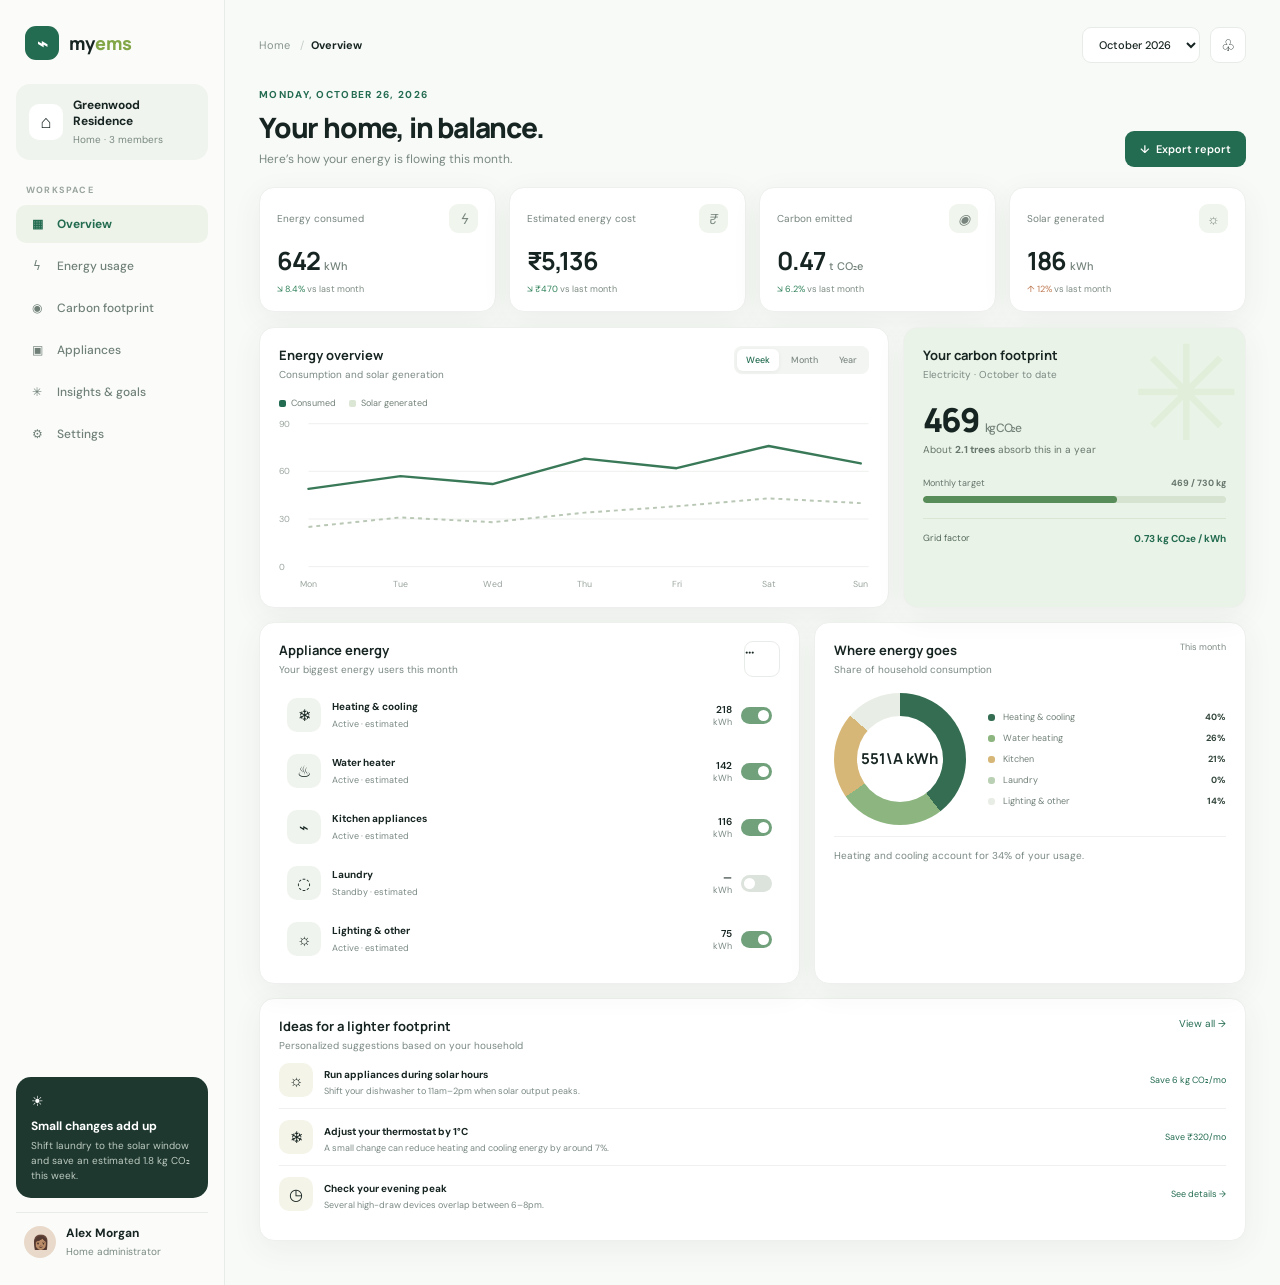
==== index.html @ f3c2db96 "Add GitHub Pages homepage" ====
<!doctype html>
<html lang="en">
<head>
  <meta charset="utf-8">
  <meta name="viewport" content="width=device-width, initial-scale=1">
  <meta http-equiv="refresh" content="0; url=Home-Energy-Carbon-Manager.html">
  <title>Home Energy &amp; Carbon Manager</title>
</head>
<body>
  <p>Opening the <a href="Home-Energy-Carbon-Manager.html">Home Energy &amp; Carbon Manager demo</a>…</p>
</body>
</html>
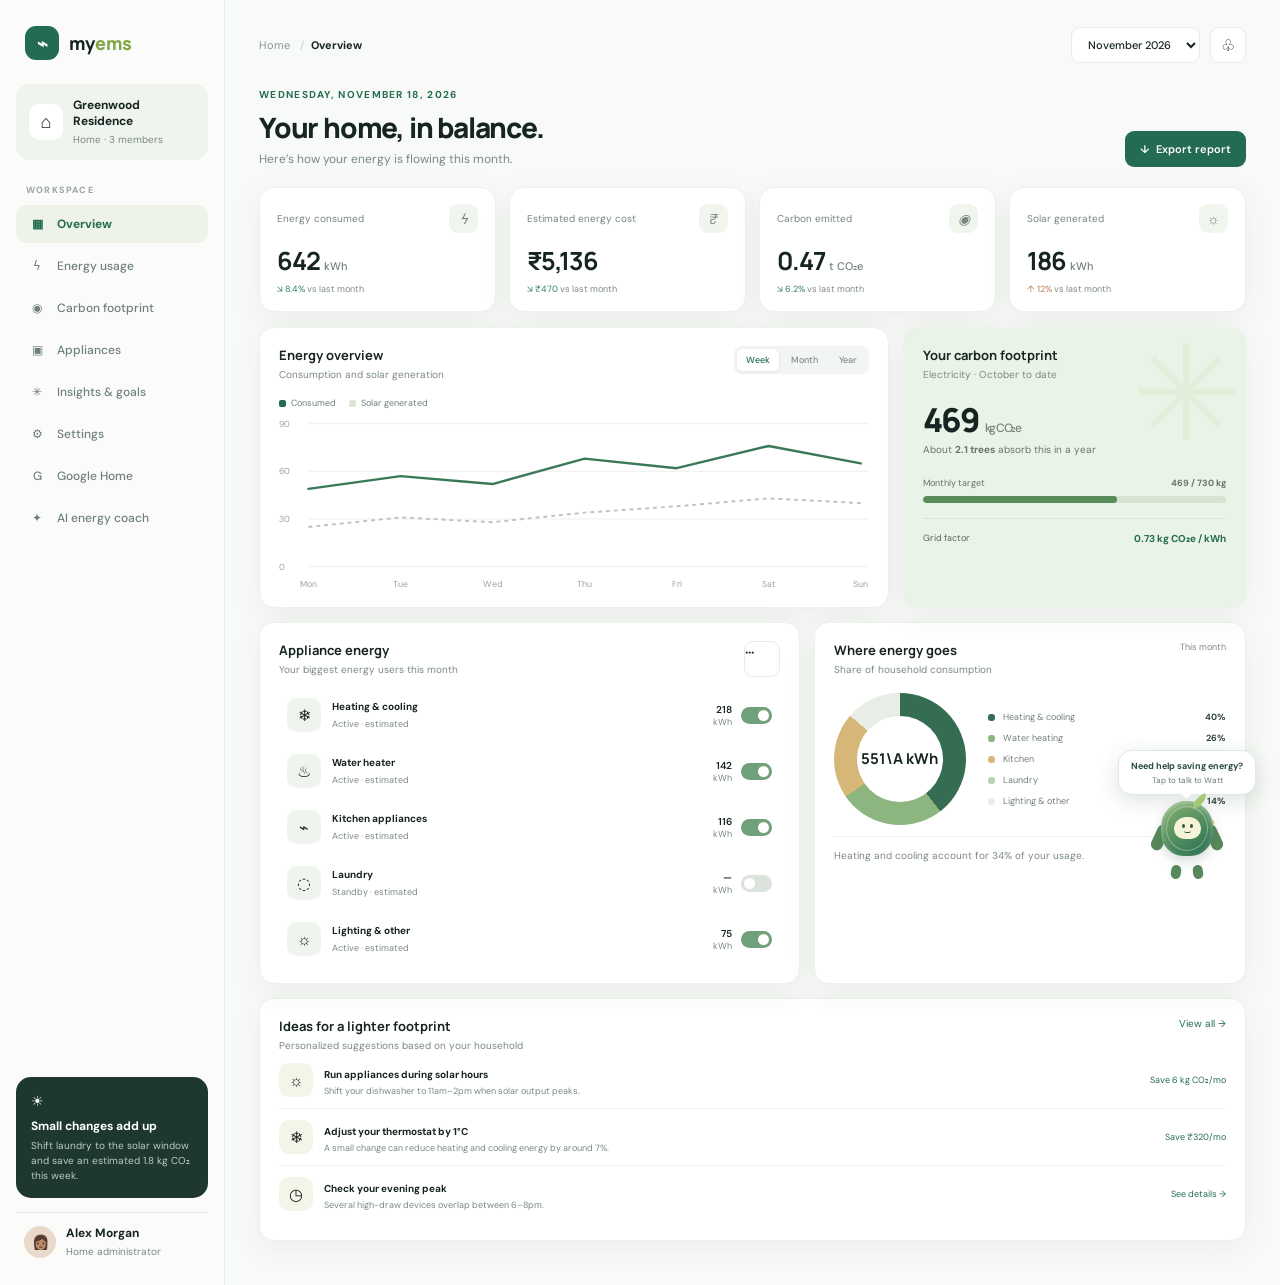
==== commit 78aa5ecc: "Add files via upload" ====
--- a/index.html
+++ b/index.html
@@ -1,12 +1,12 @@
-<!doctype html>
-<html lang="en">
-<head>
-  <meta charset="utf-8">
-  <meta name="viewport" content="width=device-width, initial-scale=1">
-  <meta http-equiv="refresh" content="0; url=Home-Energy-Carbon-Manager.html">
-  <title>Home Energy &amp; Carbon Manager</title>
-</head>
-<body>
-  <p>Opening the <a href="Home-Energy-Carbon-Manager.html">Home Energy &amp; Carbon Manager demo</a>…</p>
-</body>
-</html>
+<!doctype html>
+<html lang="en">
+<head>
+  <meta charset="utf-8">
+  <meta name="viewport" content="width=device-width, initial-scale=1">
+  <meta http-equiv="refresh" content="0; url=Home-Energy-Carbon-Manager.html">
+  <title>Home Energy &amp; Carbon Manager</title>
+</head>
+<body>
+  <p>Opening the <a href="Home-Energy-Carbon-Manager.html">Home Energy &amp; Carbon Manager demo</a>…</p>
+</body>
+</html>
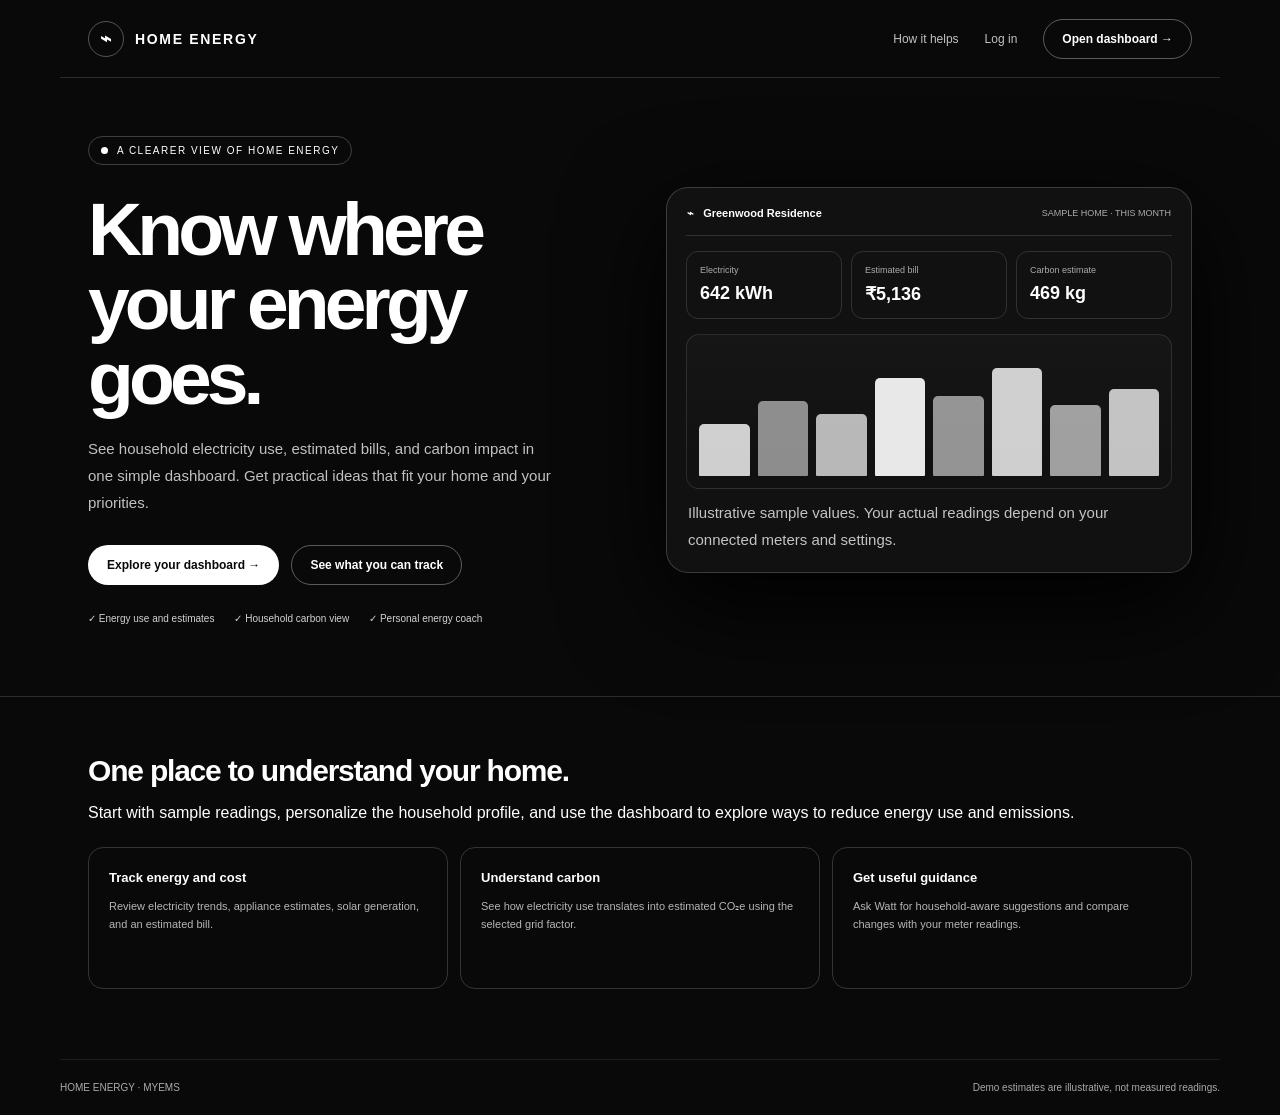
==== commit 3c5b2b91: "Add energy manager landing and demo login flow" ====
--- a/index.html
+++ b/index.html
@@ -1,12 +1,40 @@
-<!doctype html>
-<html lang="en">
-<head>
-  <meta charset="utf-8">
-  <meta name="viewport" content="width=device-width, initial-scale=1">
-  <meta http-equiv="refresh" content="0; url=Home-Energy-Carbon-Manager.html">
-  <title>Home Energy &amp; Carbon Manager</title>
-</head>
-<body>
-  <p>Opening the <a href="Home-Energy-Carbon-Manager.html">Home Energy &amp; Carbon Manager demo</a>…</p>
-</body>
-</html>
+<!doctype html>
+<html lang="en">
+<head>
+  <meta charset="utf-8">
+  <meta name="viewport" content="width=device-width, initial-scale=1">
+  <meta name="theme-color" content="#080908">
+  <meta name="description" content="Understand your household energy use, estimated costs, and carbon footprint.">
+  <title>Home Energy | See your home more clearly</title>
+  <style>
+    :root{color-scheme:dark;font-family:Arial,Helvetica,sans-serif;background:#080908;color:#fff}*{box-sizing:border-box}body{margin:0}a{color:inherit;text-decoration:none}.wrap{max-width:1160px;margin:auto;padding:0 28px}.top{height:78px;display:flex;align-items:center;justify-content:space-between;border-bottom:1px solid #ffffff24}.brand{display:flex;align-items:center;gap:11px;font-size:14px;font-weight:700;letter-spacing:.12em}.logo{width:36px;height:36px;display:grid;place-items:center;border:1px solid #ffffff4d;border-radius:50%;font-size:19px}.nav{display:flex;align-items:center;gap:26px;color:#fff;font-size:12px}.nav a:not(.pill){opacity:.75}.pill{display:inline-flex;align-items:center;justify-content:center;border:1px solid #ffffff55;border-radius:999px;padding:12px 18px;font-size:12px;font-weight:700;transition:background .2s}.pill:hover{background:#fff;color:#080908}.hero{min-height:600px;display:grid;grid-template-columns:1fr 1fr;align-items:center;gap:52px;padding-top:58px;padding-bottom:72px}.eyebrow{display:inline-flex;align-items:center;gap:9px;border:1px solid #ffffff38;border-radius:99px;padding:8px 12px;font-size:10px;letter-spacing:.15em;text-transform:uppercase;color:#fff}.dot{width:7px;height:7px;background:#fff;border-radius:50%}.hero h1{font-size:clamp(42px,6.5vw,75px);line-height:.99;letter-spacing:-.065em;margin:27px 0 20px;font-weight:700}.hero p{max-width:470px;color:#fff;opacity:.75;font-size:15px;line-height:1.8}.actions{display:flex;gap:12px;flex-wrap:wrap;margin-top:29px}.primary{background:#fff;color:#080908}.primary:hover{background:#dedede}.proof{display:flex;flex-wrap:wrap;gap:20px;margin-top:28px;font-size:10px;color:#fff;opacity:.82}.preview{border:1px solid #ffffff2e;border-radius:22px;background:#101110;padding:19px;box-shadow:0 30px 100px #000}.prev-head{display:flex;align-items:center;justify-content:space-between;border-bottom:1px solid #ffffff22;padding:0 1px 15px;font-size:11px}.live{font-size:9px;color:#fff;opacity:.65}.stats{display:grid;grid-template-columns:repeat(3,1fr);gap:9px;margin:15px 0}.stat{border:1px solid #ffffff22;border-radius:12px;padding:13px}.stat small{display:block;color:#fff;opacity:.65;font-size:9px}.stat b{display:block;font-size:18px;margin-top:8px}.chart{height:155px;border:1px solid #ffffff1c;border-radius:13px;padding:12px;display:flex;align-items:end;gap:8px;background:linear-gradient(180deg,#ffffff06,#ffffff00)}.bar{flex:1;border-radius:5px 5px 1px 1px;background:#fff;opacity:.8}.bar:nth-child(1){height:40%}.bar:nth-child(2){height:58%;opacity:.52}.bar:nth-child(3){height:48%;opacity:.7}.bar:nth-child(4){height:76%;opacity:.9}.bar:nth-child(5){height:62%;opacity:.55}.bar:nth-child(6){height:84%}.bar:nth-child(7){height:55%;opacity:.6}.bar:nth-child(8){height:67%;opacity:.75}.preview-note{font-size:9px;color:#fff;opacity:.6;margin:10px 2px 0}.features{border-top:1px solid #ffffff24;padding:57px 0 70px}.features h2{font-size:30px;letter-spacing:-.04em;margin:0 0 10px}.features>p{font-size:12px;color:#fff;opacity:.68;line-height:1.7;max-width:600px}.cards{display:grid;grid-template-columns:repeat(3,1fr);gap:12px;margin-top:25px}.card{border:1px solid #ffffff2d;border-radius:15px;padding:20px;min-height:142px}.card b{font-size:13px}.card p{font-size:11px;line-height:1.7;color:#fff;opacity:.7}.foot{display:flex;justify-content:space-between;gap:14px;padding:22px 0;border-top:1px solid #ffffff24;color:#fff;opacity:.65;font-size:10px}@media(max-width:760px){.wrap{padding:0 19px}.top{height:68px}.nav{gap:12px}.nav a:not(.pill){display:none}.hero{grid-template-columns:1fr;gap:35px;min-height:auto;padding-top:55px;padding-bottom:55px}.hero h1{max-width:560px}.preview{max-width:600px}.cards{grid-template-columns:1fr}.features{padding:42px 0}.foot{flex-direction:column}}@media(max-width:390px){.nav .pill{padding:10px 12px}.stats{gap:5px}.stat{padding:10px}.stat b{font-size:16px}}
+  </style>
+</head>
+<body>
+  <header class="wrap top">
+    <a class="brand" href="index.html"><span class="logo">⌁</span> HOME ENERGY</a>
+    <nav class="nav" aria-label="Main navigation"><a href="#features">How it helps</a><a href="login.html">Log in</a><a class="pill" href="login.html">Open dashboard <span aria-hidden="true">&nbsp;→</span></a></nav>
+  </header>
+  <main>
+    <section class="wrap hero">
+      <div>
+        <span class="eyebrow"><i class="dot"></i> A clearer view of home energy</span>
+        <h1>Know where your energy goes.</h1>
+        <p>See household electricity use, estimated bills, and carbon impact in one simple dashboard. Get practical ideas that fit your home and your priorities.</p>
+        <div class="actions"><a class="pill primary" href="login.html">Explore your dashboard <span aria-hidden="true">&nbsp;→</span></a><a class="pill" href="#features">See what you can track</a></div>
+        <div class="proof"><span>✓ Energy use and estimates</span><span>✓ Household carbon view</span><span>✓ Personal energy coach</span></div>
+      </div>
+      <div>
+        <div class="preview" role="img" aria-label="Illustrative preview of the household energy dashboard">
+          <div class="prev-head"><b>⌁ &nbsp; Greenwood Residence</b><span class="live">SAMPLE HOME · THIS MONTH</span></div>
+          <div class="stats"><div class="stat"><small>Electricity</small><b>642 kWh</b></div><div class="stat"><small>Estimated bill</small><b>₹5,136</b></div><div class="stat"><small>Carbon estimate</small><b>469 kg</b></div></div>
+          <div class="chart" aria-hidden="true"><i class="bar"></i><i class="bar"></i><i class="bar"></i><i class="bar"></i><i class="bar"></i><i class="bar"></i><i class="bar"></i><i class="bar"></i></div>
+          <p class="preview-note">Illustrative sample values. Your actual readings depend on your connected meters and settings.</p>
+        </div>
+      </div>
+    </section>
+    <section class="features" id="features"><div class="wrap"><h2>One place to understand your home.</h2><p>Start with sample readings, personalize the household profile, and use the dashboard to explore ways to reduce energy use and emissions.</p><div class="cards"><article class="card"><b>Track energy and cost</b><p>Review electricity trends, appliance estimates, solar generation, and an estimated bill.</p></article><article class="card"><b>Understand carbon</b><p>See how electricity use translates into estimated CO₂e using the selected grid factor.</p></article><article class="card"><b>Get useful guidance</b><p>Ask Watt for household-aware suggestions and compare changes with your meter readings.</p></article></div></div></section>
+  </main>
+  <footer class="wrap foot"><span>HOME ENERGY · MYEMS</span><span>Demo estimates are illustrative, not measured readings.</span></footer>
+</body>
+</html>
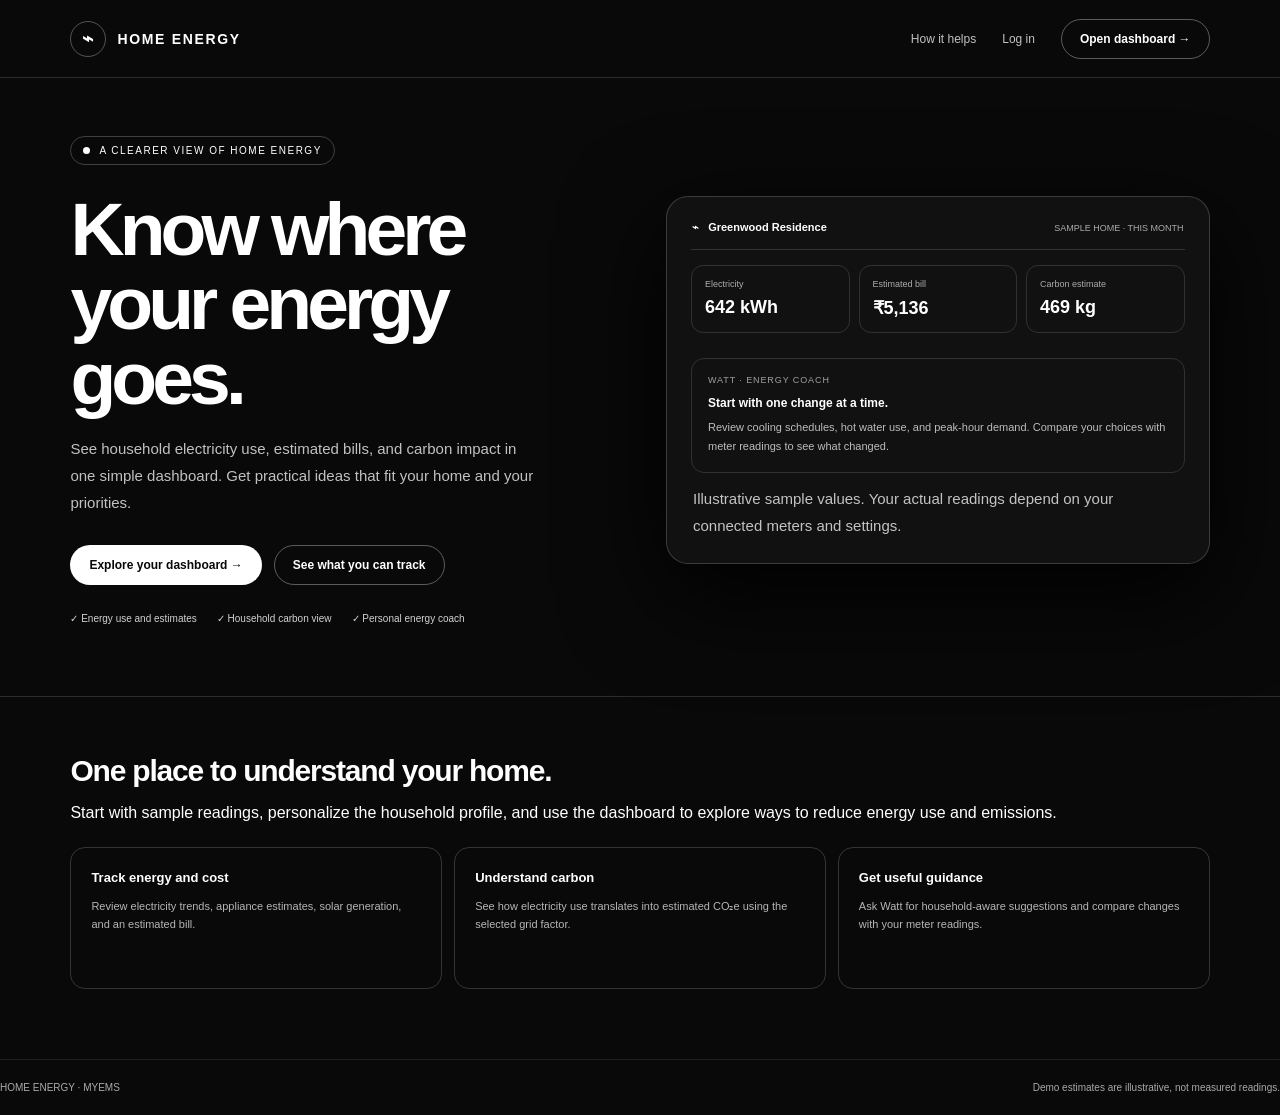
==== commit 2fade30b: "Expand landing page and remove sample chart" ====
--- a/index.html
+++ b/index.html
@@ -7,7 +7,7 @@
   <meta name="description" content="Understand your household energy use, estimated costs, and carbon footprint.">
   <title>Home Energy | See your home more clearly</title>
   <style>
-    :root{color-scheme:dark;font-family:Arial,Helvetica,sans-serif;background:#080908;color:#fff}*{box-sizing:border-box}body{margin:0}a{color:inherit;text-decoration:none}.wrap{max-width:1160px;margin:auto;padding:0 28px}.top{height:78px;display:flex;align-items:center;justify-content:space-between;border-bottom:1px solid #ffffff24}.brand{display:flex;align-items:center;gap:11px;font-size:14px;font-weight:700;letter-spacing:.12em}.logo{width:36px;height:36px;display:grid;place-items:center;border:1px solid #ffffff4d;border-radius:50%;font-size:19px}.nav{display:flex;align-items:center;gap:26px;color:#fff;font-size:12px}.nav a:not(.pill){opacity:.75}.pill{display:inline-flex;align-items:center;justify-content:center;border:1px solid #ffffff55;border-radius:999px;padding:12px 18px;font-size:12px;font-weight:700;transition:background .2s}.pill:hover{background:#fff;color:#080908}.hero{min-height:600px;display:grid;grid-template-columns:1fr 1fr;align-items:center;gap:52px;padding-top:58px;padding-bottom:72px}.eyebrow{display:inline-flex;align-items:center;gap:9px;border:1px solid #ffffff38;border-radius:99px;padding:8px 12px;font-size:10px;letter-spacing:.15em;text-transform:uppercase;color:#fff}.dot{width:7px;height:7px;background:#fff;border-radius:50%}.hero h1{font-size:clamp(42px,6.5vw,75px);line-height:.99;letter-spacing:-.065em;margin:27px 0 20px;font-weight:700}.hero p{max-width:470px;color:#fff;opacity:.75;font-size:15px;line-height:1.8}.actions{display:flex;gap:12px;flex-wrap:wrap;margin-top:29px}.primary{background:#fff;color:#080908}.primary:hover{background:#dedede}.proof{display:flex;flex-wrap:wrap;gap:20px;margin-top:28px;font-size:10px;color:#fff;opacity:.82}.preview{border:1px solid #ffffff2e;border-radius:22px;background:#101110;padding:19px;box-shadow:0 30px 100px #000}.prev-head{display:flex;align-items:center;justify-content:space-between;border-bottom:1px solid #ffffff22;padding:0 1px 15px;font-size:11px}.live{font-size:9px;color:#fff;opacity:.65}.stats{display:grid;grid-template-columns:repeat(3,1fr);gap:9px;margin:15px 0}.stat{border:1px solid #ffffff22;border-radius:12px;padding:13px}.stat small{display:block;color:#fff;opacity:.65;font-size:9px}.stat b{display:block;font-size:18px;margin-top:8px}.chart{height:155px;border:1px solid #ffffff1c;border-radius:13px;padding:12px;display:flex;align-items:end;gap:8px;background:linear-gradient(180deg,#ffffff06,#ffffff00)}.bar{flex:1;border-radius:5px 5px 1px 1px;background:#fff;opacity:.8}.bar:nth-child(1){height:40%}.bar:nth-child(2){height:58%;opacity:.52}.bar:nth-child(3){height:48%;opacity:.7}.bar:nth-child(4){height:76%;opacity:.9}.bar:nth-child(5){height:62%;opacity:.55}.bar:nth-child(6){height:84%}.bar:nth-child(7){height:55%;opacity:.6}.bar:nth-child(8){height:67%;opacity:.75}.preview-note{font-size:9px;color:#fff;opacity:.6;margin:10px 2px 0}.features{border-top:1px solid #ffffff24;padding:57px 0 70px}.features h2{font-size:30px;letter-spacing:-.04em;margin:0 0 10px}.features>p{font-size:12px;color:#fff;opacity:.68;line-height:1.7;max-width:600px}.cards{display:grid;grid-template-columns:repeat(3,1fr);gap:12px;margin-top:25px}.card{border:1px solid #ffffff2d;border-radius:15px;padding:20px;min-height:142px}.card b{font-size:13px}.card p{font-size:11px;line-height:1.7;color:#fff;opacity:.7}.foot{display:flex;justify-content:space-between;gap:14px;padding:22px 0;border-top:1px solid #ffffff24;color:#fff;opacity:.65;font-size:10px}@media(max-width:760px){.wrap{padding:0 19px}.top{height:68px}.nav{gap:12px}.nav a:not(.pill){display:none}.hero{grid-template-columns:1fr;gap:35px;min-height:auto;padding-top:55px;padding-bottom:55px}.hero h1{max-width:560px}.preview{max-width:600px}.cards{grid-template-columns:1fr}.features{padding:42px 0}.foot{flex-direction:column}}@media(max-width:390px){.nav .pill{padding:10px 12px}.stats{gap:5px}.stat{padding:10px}.stat b{font-size:16px}}
+    :root{color-scheme:dark;font-family:Arial,Helvetica,sans-serif;background:#080908;color:#fff}*{box-sizing:border-box}body{margin:0}a{color:inherit;text-decoration:none}.wrap{width:100%;max-width:none;margin:0;padding:0 clamp(22px,5.5vw,104px)}.top{height:78px;display:flex;align-items:center;justify-content:space-between;border-bottom:1px solid #ffffff24}.brand{display:flex;align-items:center;gap:11px;font-size:14px;font-weight:700;letter-spacing:.12em}.logo{width:36px;height:36px;display:grid;place-items:center;border:1px solid #ffffff4d;border-radius:50%;font-size:19px}.nav{display:flex;align-items:center;gap:26px;color:#fff;font-size:12px}.nav a:not(.pill){opacity:.75}.pill{display:inline-flex;align-items:center;justify-content:center;border:1px solid #ffffff55;border-radius:999px;padding:12px 18px;font-size:12px;font-weight:700;transition:background .2s}.pill:hover{background:#fff;color:#080908}.hero{min-height:600px;display:grid;grid-template-columns:1fr 1fr;align-items:center;gap:52px;padding-top:58px;padding-bottom:72px}.eyebrow{display:inline-flex;align-items:center;gap:9px;border:1px solid #ffffff38;border-radius:99px;padding:8px 12px;font-size:10px;letter-spacing:.15em;text-transform:uppercase;color:#fff}.dot{width:7px;height:7px;background:#fff;border-radius:50%}.hero h1{font-size:clamp(42px,6.5vw,75px);line-height:.99;letter-spacing:-.065em;margin:27px 0 20px;font-weight:700}.hero p{max-width:470px;color:#fff;opacity:.75;font-size:15px;line-height:1.8}.actions{display:flex;gap:12px;flex-wrap:wrap;margin-top:29px}.primary{background:#fff;color:#080908}.primary:hover{background:#dedede}.proof{display:flex;flex-wrap:wrap;gap:20px;margin-top:28px;font-size:10px;color:#fff;opacity:.82}.preview{border:1px solid #ffffff2e;border-radius:22px;background:#101110;padding:24px;box-shadow:0 30px 100px #000;min-height:360px;display:flex;flex-direction:column;justify-content:center}.prev-head{display:flex;align-items:center;justify-content:space-between;border-bottom:1px solid #ffffff22;padding:0 1px 15px;font-size:11px}.live{font-size:9px;color:#fff;opacity:.65}.stats{display:grid;grid-template-columns:repeat(3,1fr);gap:9px;margin:15px 0}.stat{border:1px solid #ffffff22;border-radius:12px;padding:13px}.stat small{display:block;color:#fff;opacity:.65;font-size:9px}.stat b{display:block;font-size:18px;margin-top:8px}.coach-tip{border:1px solid #ffffff22;border-radius:13px;padding:16px;margin-top:10px}.tip-label{display:block;font-size:9px;letter-spacing:.1em;text-transform:uppercase;opacity:.6;margin-bottom:8px}.coach-tip strong{font-size:12px}.coach-tip p{max-width:none;margin:7px 0 0;font-size:11px;line-height:1.7;color:#fff;opacity:.72}.preview-note{font-size:9px;color:#fff;opacity:.6;margin:12px 2px 0}.features{border-top:1px solid #ffffff24;padding:57px 0 70px}.features h2{font-size:30px;letter-spacing:-.04em;margin:0 0 10px}.features>p{font-size:12px;color:#fff;opacity:.68;line-height:1.7;max-width:600px}.cards{display:grid;grid-template-columns:repeat(3,1fr);gap:12px;margin-top:25px}.card{border:1px solid #ffffff2d;border-radius:15px;padding:20px;min-height:142px}.card b{font-size:13px}.card p{font-size:11px;line-height:1.7;color:#fff;opacity:.7}.foot{display:flex;justify-content:space-between;gap:14px;padding:22px 0;border-top:1px solid #ffffff24;color:#fff;opacity:.65;font-size:10px}@media(max-width:760px){.wrap{padding:0 19px}.top{height:68px}.nav{gap:12px}.nav a:not(.pill){display:none}.hero{grid-template-columns:1fr;gap:35px;min-height:auto;padding-top:55px;padding-bottom:55px}.hero h1{max-width:560px}.preview{max-width:600px}.cards{grid-template-columns:1fr}.features{padding:42px 0}.foot{flex-direction:column}}@media(max-width:390px){.nav .pill{padding:10px 12px}.stats{gap:5px}.stat{padding:10px}.stat b{font-size:16px}}
   </style>
 </head>
 <body>
@@ -28,7 +28,7 @@
         <div class="preview" role="img" aria-label="Illustrative preview of the household energy dashboard">
           <div class="prev-head"><b>⌁ &nbsp; Greenwood Residence</b><span class="live">SAMPLE HOME · THIS MONTH</span></div>
           <div class="stats"><div class="stat"><small>Electricity</small><b>642 kWh</b></div><div class="stat"><small>Estimated bill</small><b>₹5,136</b></div><div class="stat"><small>Carbon estimate</small><b>469 kg</b></div></div>
-          <div class="chart" aria-hidden="true"><i class="bar"></i><i class="bar"></i><i class="bar"></i><i class="bar"></i><i class="bar"></i><i class="bar"></i><i class="bar"></i><i class="bar"></i></div>
+          <div class="coach-tip"><span class="tip-label">Watt · Energy coach</span><strong>Start with one change at a time.</strong><p>Review cooling schedules, hot water use, and peak-hour demand. Compare your choices with meter readings to see what changed.</p></div>
           <p class="preview-note">Illustrative sample values. Your actual readings depend on your connected meters and settings.</p>
         </div>
       </div>
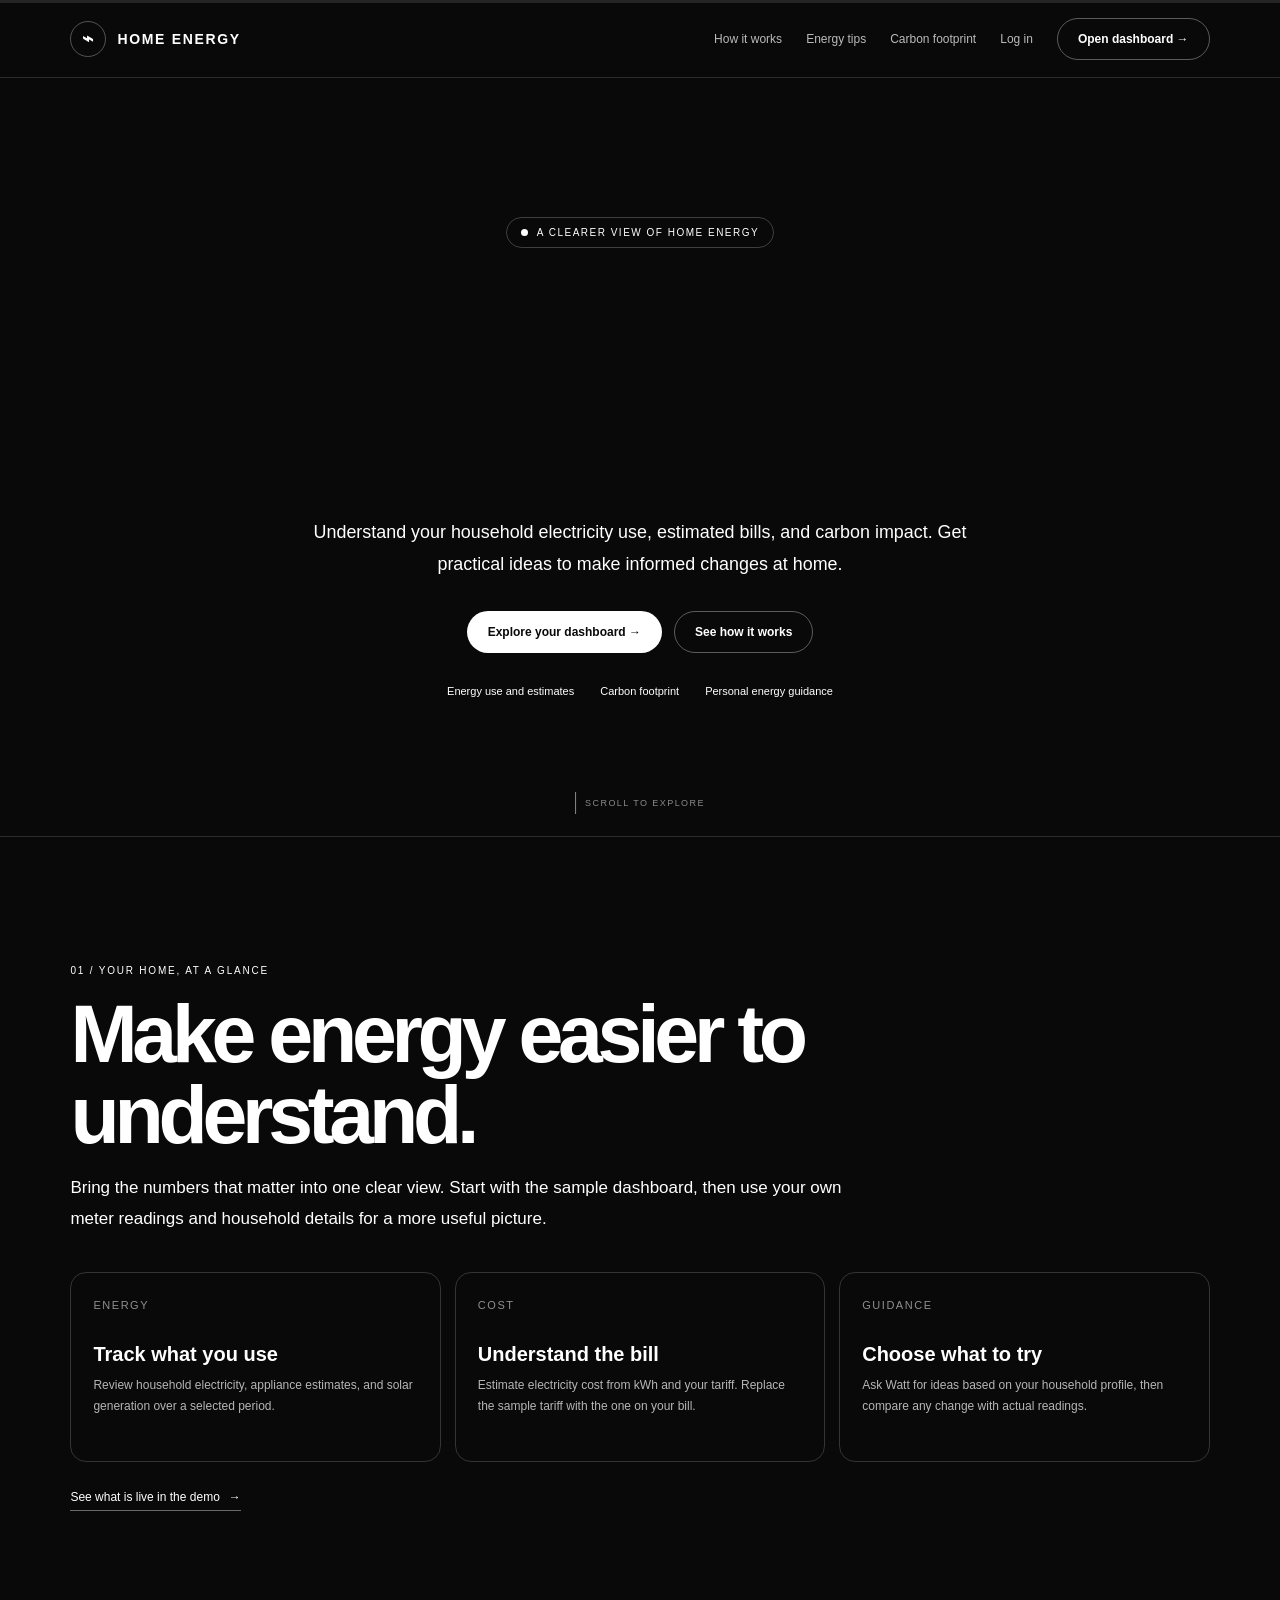
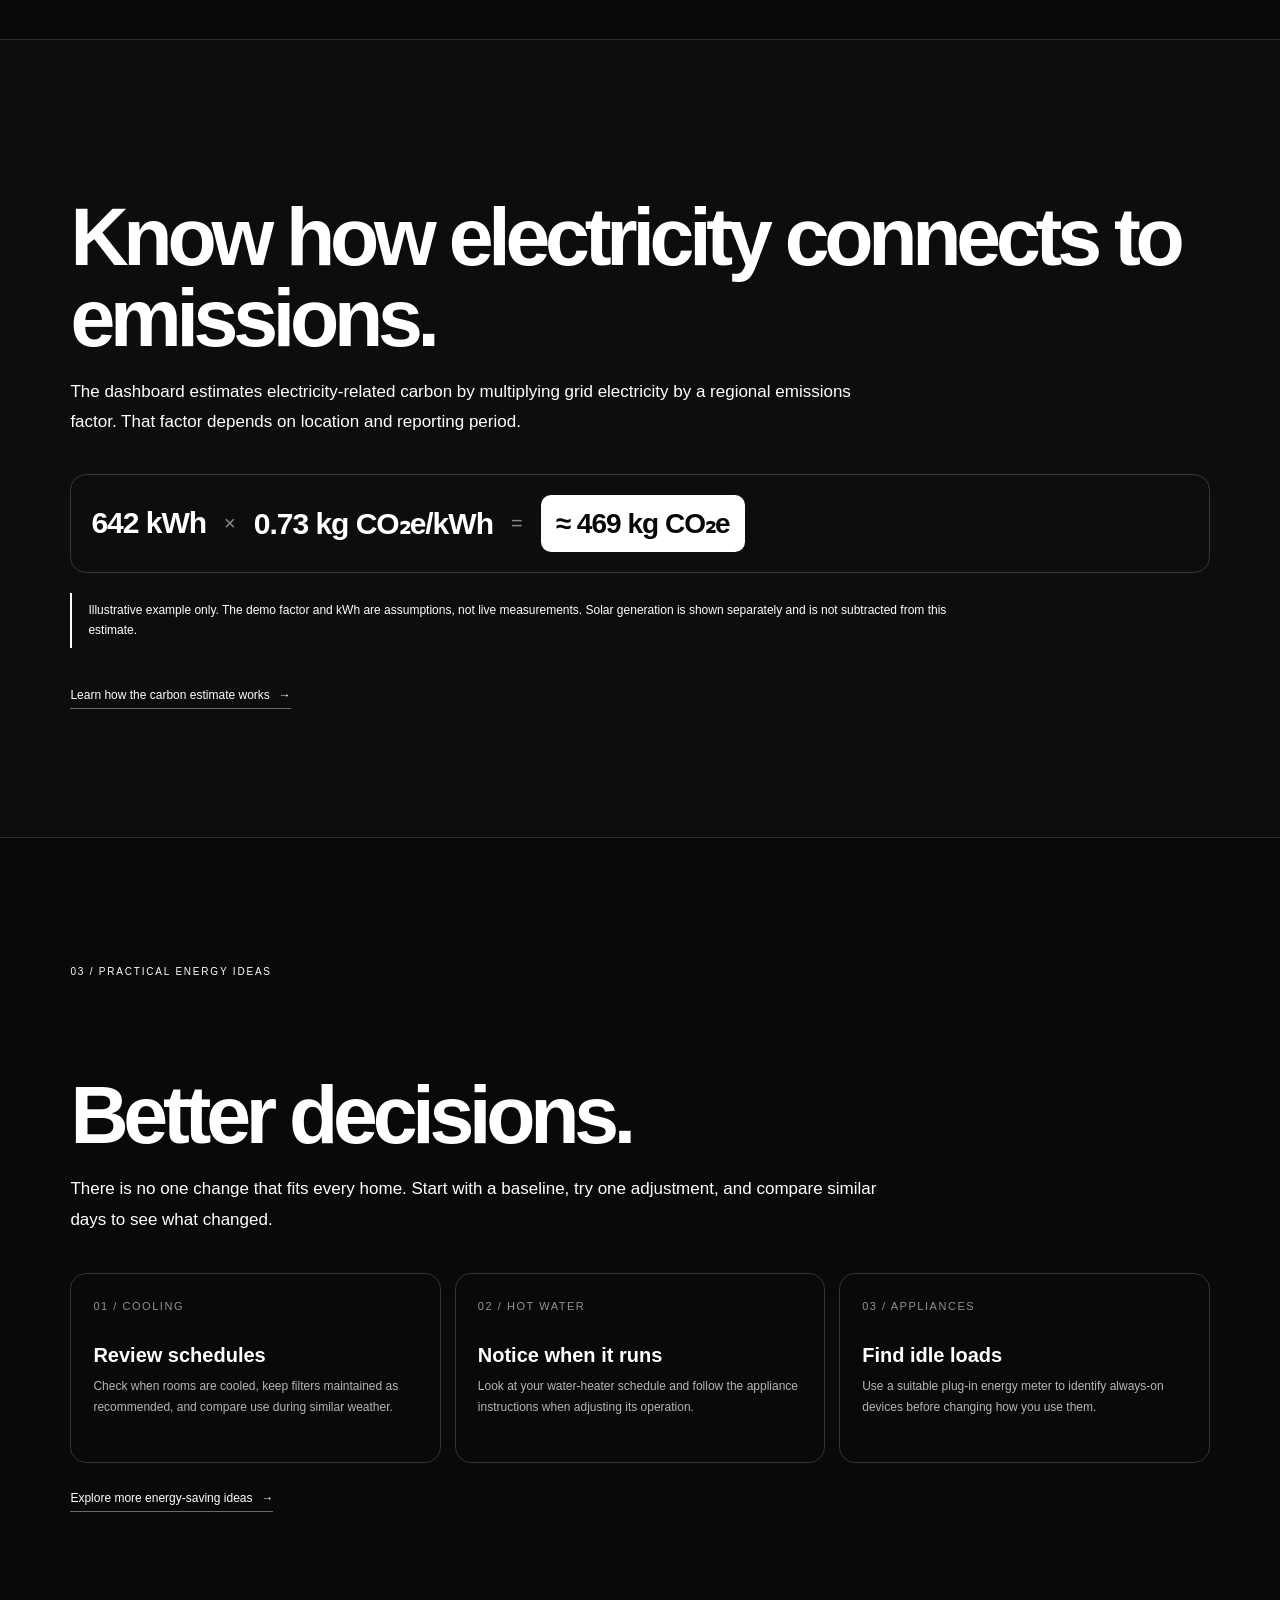
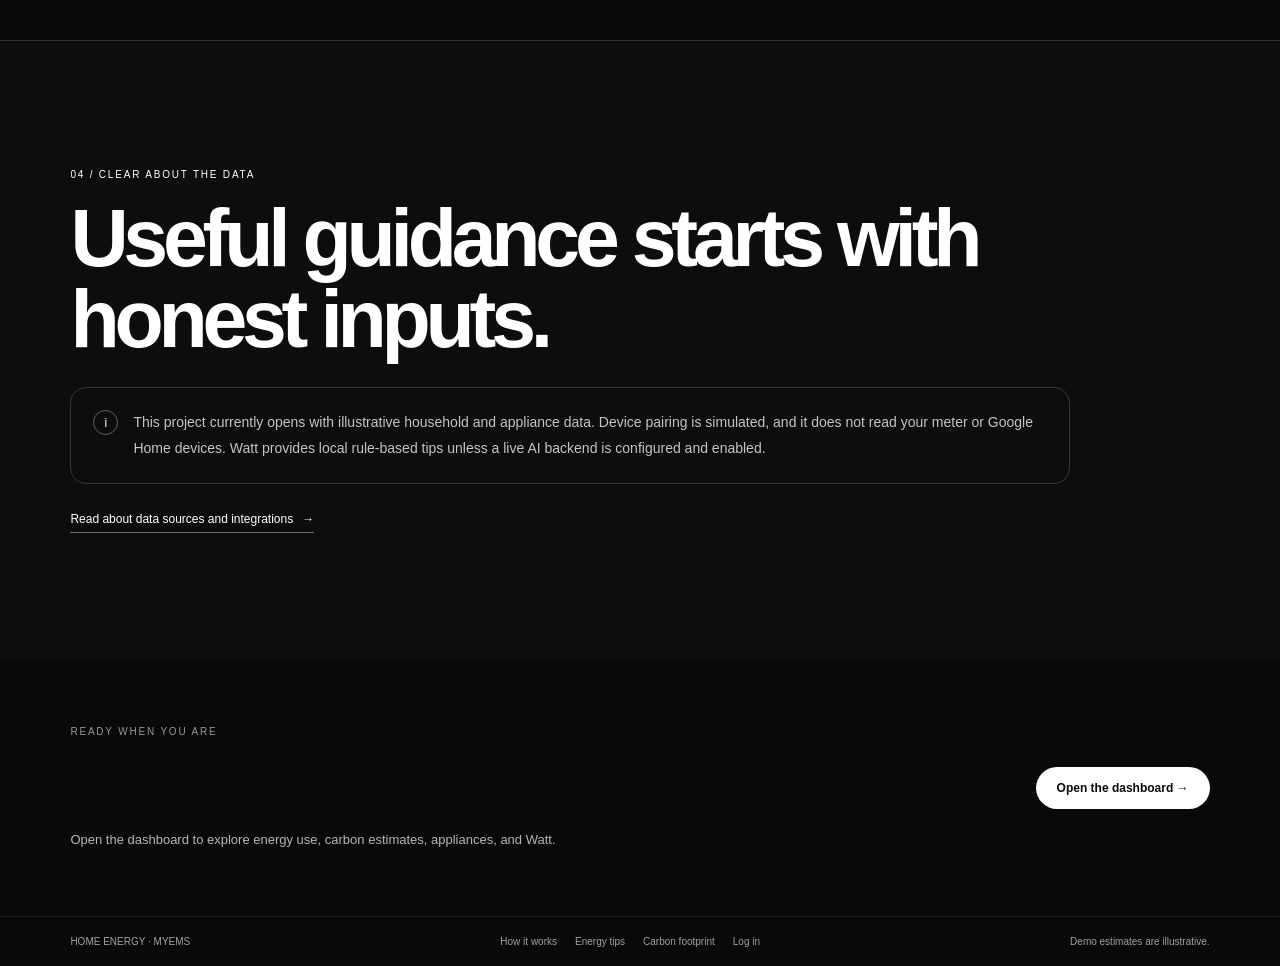
==== commit e77ede6e: "Add scrolling pages and repeatable motion" ====
--- a/index.html
+++ b/index.html
@@ -4,37 +4,79 @@
   <meta charset="utf-8">
   <meta name="viewport" content="width=device-width, initial-scale=1">
   <meta name="theme-color" content="#080908">
-  <meta name="description" content="Understand your household energy use, estimated costs, and carbon footprint.">
+  <meta name="description" content="Understand household energy use, bills, and carbon footprint with the MyEMS home energy demo.">
   <title>Home Energy | See your home more clearly</title>
-  <style>
-    :root{color-scheme:dark;font-family:Arial,Helvetica,sans-serif;background:#080908;color:#fff}*{box-sizing:border-box}body{margin:0}a{color:inherit;text-decoration:none}.wrap{width:100%;max-width:none;margin:0;padding:0 clamp(22px,5.5vw,104px)}.top{height:78px;display:flex;align-items:center;justify-content:space-between;border-bottom:1px solid #ffffff24}.brand{display:flex;align-items:center;gap:11px;font-size:14px;font-weight:700;letter-spacing:.12em}.logo{width:36px;height:36px;display:grid;place-items:center;border:1px solid #ffffff4d;border-radius:50%;font-size:19px}.nav{display:flex;align-items:center;gap:26px;color:#fff;font-size:12px}.nav a:not(.pill){opacity:.75}.pill{display:inline-flex;align-items:center;justify-content:center;border:1px solid #ffffff55;border-radius:999px;padding:12px 18px;font-size:12px;font-weight:700;transition:background .2s}.pill:hover{background:#fff;color:#080908}.hero{min-height:600px;display:grid;grid-template-columns:1fr 1fr;align-items:center;gap:52px;padding-top:58px;padding-bottom:72px}.eyebrow{display:inline-flex;align-items:center;gap:9px;border:1px solid #ffffff38;border-radius:99px;padding:8px 12px;font-size:10px;letter-spacing:.15em;text-transform:uppercase;color:#fff}.dot{width:7px;height:7px;background:#fff;border-radius:50%}.hero h1{font-size:clamp(42px,6.5vw,75px);line-height:.99;letter-spacing:-.065em;margin:27px 0 20px;font-weight:700}.hero p{max-width:470px;color:#fff;opacity:.75;font-size:15px;line-height:1.8}.actions{display:flex;gap:12px;flex-wrap:wrap;margin-top:29px}.primary{background:#fff;color:#080908}.primary:hover{background:#dedede}.proof{display:flex;flex-wrap:wrap;gap:20px;margin-top:28px;font-size:10px;color:#fff;opacity:.82}.preview{border:1px solid #ffffff2e;border-radius:22px;background:#101110;padding:24px;box-shadow:0 30px 100px #000;min-height:360px;display:flex;flex-direction:column;justify-content:center}.prev-head{display:flex;align-items:center;justify-content:space-between;border-bottom:1px solid #ffffff22;padding:0 1px 15px;font-size:11px}.live{font-size:9px;color:#fff;opacity:.65}.stats{display:grid;grid-template-columns:repeat(3,1fr);gap:9px;margin:15px 0}.stat{border:1px solid #ffffff22;border-radius:12px;padding:13px}.stat small{display:block;color:#fff;opacity:.65;font-size:9px}.stat b{display:block;font-size:18px;margin-top:8px}.coach-tip{border:1px solid #ffffff22;border-radius:13px;padding:16px;margin-top:10px}.tip-label{display:block;font-size:9px;letter-spacing:.1em;text-transform:uppercase;opacity:.6;margin-bottom:8px}.coach-tip strong{font-size:12px}.coach-tip p{max-width:none;margin:7px 0 0;font-size:11px;line-height:1.7;color:#fff;opacity:.72}.preview-note{font-size:9px;color:#fff;opacity:.6;margin:12px 2px 0}.features{border-top:1px solid #ffffff24;padding:57px 0 70px}.features h2{font-size:30px;letter-spacing:-.04em;margin:0 0 10px}.features>p{font-size:12px;color:#fff;opacity:.68;line-height:1.7;max-width:600px}.cards{display:grid;grid-template-columns:repeat(3,1fr);gap:12px;margin-top:25px}.card{border:1px solid #ffffff2d;border-radius:15px;padding:20px;min-height:142px}.card b{font-size:13px}.card p{font-size:11px;line-height:1.7;color:#fff;opacity:.7}.foot{display:flex;justify-content:space-between;gap:14px;padding:22px 0;border-top:1px solid #ffffff24;color:#fff;opacity:.65;font-size:10px}@media(max-width:760px){.wrap{padding:0 19px}.top{height:68px}.nav{gap:12px}.nav a:not(.pill){display:none}.hero{grid-template-columns:1fr;gap:35px;min-height:auto;padding-top:55px;padding-bottom:55px}.hero h1{max-width:560px}.preview{max-width:600px}.cards{grid-template-columns:1fr}.features{padding:42px 0}.foot{flex-direction:column}}@media(max-width:390px){.nav .pill{padding:10px 12px}.stats{gap:5px}.stat{padding:10px}.stat b{font-size:16px}}
-  </style>
+  <link rel="stylesheet" href="site-v2.css">
+  <script src="site-v2.js" defer></script>
 </head>
 <body>
+  <div class="scroll-progress" aria-hidden="true"><span id="scrollProgress"></span></div>
   <header class="wrap top">
-    <a class="brand" href="index.html"><span class="logo">⌁</span> HOME ENERGY</a>
-    <nav class="nav" aria-label="Main navigation"><a href="#features">How it helps</a><a href="login.html">Log in</a><a class="pill" href="login.html">Open dashboard <span aria-hidden="true">&nbsp;→</span></a></nav>
+    <a class="brand" href="index.html"><span class="logo" aria-hidden="true">⌁</span> HOME ENERGY</a>
+    <nav class="nav" aria-label="Main navigation"><a href="#how-it-works">How it works</a><a href="#energy-tips">Energy tips</a><a href="#carbon">Carbon footprint</a><a href="login.html">Log in</a><a class="pill" href="login.html">Open dashboard <span aria-hidden="true">&nbsp;→</span></a></nav>
   </header>
   <main>
-    <section class="wrap hero">
-      <div>
-        <span class="eyebrow"><i class="dot"></i> A clearer view of home energy</span>
-        <h1>Know where your energy goes.</h1>
-        <p>See household electricity use, estimated bills, and carbon impact in one simple dashboard. Get practical ideas that fit your home and your priorities.</p>
-        <div class="actions"><a class="pill primary" href="login.html">Explore your dashboard <span aria-hidden="true">&nbsp;→</span></a><a class="pill" href="#features">See what you can track</a></div>
-        <div class="proof"><span>✓ Energy use and estimates</span><span>✓ Household carbon view</span><span>✓ Personal energy coach</span></div>
+    <section class="wrap home-hero">
+      <div class="home-copy" data-reveal>
+        <span class="eyebrow"><i class="dot" aria-hidden="true"></i> A clearer view of home energy</span>
+        <h1 data-text-reveal>Know where your energy goes.</h1>
+        <p>Understand your household electricity use, estimated bills, and carbon impact. Get practical ideas to make informed changes at home.</p>
+        <div class="actions"><a class="pill primary" href="login.html">Explore your dashboard <span aria-hidden="true">&nbsp;→</span></a><a class="pill" href="#how-it-works">See how it works</a></div>
+        <div class="highlights"><span>Energy use and estimates</span><span>Carbon footprint</span><span>Personal energy guidance</span></div>
       </div>
-      <div>
-        <div class="preview" role="img" aria-label="Illustrative preview of the household energy dashboard">
-          <div class="prev-head"><b>⌁ &nbsp; Greenwood Residence</b><span class="live">SAMPLE HOME · THIS MONTH</span></div>
-          <div class="stats"><div class="stat"><small>Electricity</small><b>642 kWh</b></div><div class="stat"><small>Estimated bill</small><b>₹5,136</b></div><div class="stat"><small>Carbon estimate</small><b>469 kg</b></div></div>
-          <div class="coach-tip"><span class="tip-label">Watt · Energy coach</span><strong>Start with one change at a time.</strong><p>Review cooling schedules, hot water use, and peak-hour demand. Compare your choices with meter readings to see what changed.</p></div>
-          <p class="preview-note">Illustrative sample values. Your actual readings depend on your connected meters and settings.</p>
+      <a class="scroll-cue" href="#how-it-works" aria-label="Scroll to learn how the dashboard works"><span></span> SCROLL TO EXPLORE</a>
+    </section>
+
+    <section class="landing-section" id="how-it-works">
+      <div class="section-inner">
+        <div class="section-kicker" data-reveal>01 / YOUR HOME, AT A GLANCE</div>
+        <h2 class="landing-heading" data-reveal data-text-reveal>Make energy easier to understand.</h2>
+        <p class="landing-copy" data-reveal>Bring the numbers that matter into one clear view. Start with the sample dashboard, then use your own meter readings and household details for a more useful picture.</p>
+        <div class="info-grid" data-stagger data-reveal>
+          <article class="info-card"><span class="number">ENERGY</span><h3>Track what you use</h3><p>Review household electricity, appliance estimates, and solar generation over a selected period.</p></article>
+          <article class="info-card"><span class="number">COST</span><h3>Understand the bill</h3><p>Estimate electricity cost from kWh and your tariff. Replace the sample tariff with the one on your bill.</p></article>
+          <article class="info-card"><span class="number">GUIDANCE</span><h3>Choose what to try</h3><p>Ask Watt for ideas based on your household profile, then compare any change with actual readings.</p></article>
         </div>
+        <a class="text-link" href="how-it-works.html">See what is live in the demo <span aria-hidden="true">→</span></a>
       </div>
     </section>
-    <section class="features" id="features"><div class="wrap"><h2>One place to understand your home.</h2><p>Start with sample readings, personalize the household profile, and use the dashboard to explore ways to reduce energy use and emissions.</p><div class="cards"><article class="card"><b>Track energy and cost</b><p>Review electricity trends, appliance estimates, solar generation, and an estimated bill.</p></article><article class="card"><b>Understand carbon</b><p>See how electricity use translates into estimated CO₂e using the selected grid factor.</p></article><article class="card"><b>Get useful guidance</b><p>Ask Watt for household-aware suggestions and compare changes with your meter readings.</p></article></div></div></section>
+
+    <section class="landing-section landing-section-alt" id="carbon">
+      <div class="section-inner">
+        <div class="section-kicker" data-reveal>02 / CARBON FOOTPRINT</div>
+        <h2 class="landing-heading" data-reveal data-text-reveal>Know how electricity connects to emissions.</h2>
+        <p class="landing-copy" data-reveal>The dashboard estimates electricity-related carbon by multiplying grid electricity by a regional emissions factor. That factor depends on location and reporting period.</p>
+        <div class="equation-line" data-reveal aria-label="Illustrative calculation: 642 kilowatt-hours times 0.73 kilograms carbon dioxide equivalent per kilowatt-hour equals about 469 kilograms carbon dioxide equivalent"><span class="equation-value">642 kWh</span><span class="equation-op" aria-hidden="true">×</span><span class="equation-value">0.73 kg CO₂e/kWh</span><span class="equation-op" aria-hidden="true">=</span><strong class="equation-result">≈ 469 kg CO₂e</strong></div>
+        <p class="callout" data-reveal>Illustrative example only. The demo factor and kWh are assumptions, not live measurements. Solar generation is shown separately and is not subtracted from this estimate.</p>
+        <a class="text-link" href="carbon-footprint.html">Learn how the carbon estimate works <span aria-hidden="true">→</span></a>
+      </div>
+    </section>
+
+    <section class="landing-section" id="energy-tips">
+      <div class="section-inner">
+        <div class="section-kicker" data-reveal>03 / PRACTICAL ENERGY IDEAS</div>
+        <h2 class="landing-heading" data-reveal data-text-reveal>Small steps. Real readings. Better decisions.</h2>
+        <p class="landing-copy" data-reveal>There is no one change that fits every home. Start with a baseline, try one adjustment, and compare similar days to see what changed.</p>
+        <div class="info-grid" data-stagger data-reveal>
+          <article class="info-card"><span class="number">01 / COOLING</span><h3>Review schedules</h3><p>Check when rooms are cooled, keep filters maintained as recommended, and compare use during similar weather.</p></article>
+          <article class="info-card"><span class="number">02 / HOT WATER</span><h3>Notice when it runs</h3><p>Look at your water-heater schedule and follow the appliance instructions when adjusting its operation.</p></article>
+          <article class="info-card"><span class="number">03 / APPLIANCES</span><h3>Find idle loads</h3><p>Use a suitable plug-in energy meter to identify always-on devices before changing how you use them.</p></article>
+        </div>
+        <a class="text-link" href="energy-savings.html">Explore more energy-saving ideas <span aria-hidden="true">→</span></a>
+      </div>
+    </section>
+
+    <section class="landing-section landing-section-alt" id="demo-notes">
+      <div class="section-inner">
+        <div class="section-kicker" data-reveal>04 / CLEAR ABOUT THE DATA</div>
+        <h2 class="landing-heading" data-reveal data-text-reveal>Useful guidance starts with honest inputs.</h2>
+        <div class="data-note" data-reveal><span class="data-mark" aria-hidden="true">i</span><p>This project currently opens with illustrative household and appliance data. Device pairing is simulated, and it does not read your meter or Google Home devices. Watt provides local rule-based tips unless a live AI backend is configured and enabled.</p></div>
+        <a class="text-link" href="how-it-works.html">Read about data sources and integrations <span aria-hidden="true">→</span></a>
+      </div>
+    </section>
+
+    <section class="wrap closing-cta" data-reveal><div><div class="section-kicker">READY WHEN YOU ARE</div><h2 data-text-reveal>Start with a clearer view.</h2><p>Open the dashboard to explore energy use, carbon estimates, appliances, and Watt.</p></div><a class="pill primary" href="login.html">Open the dashboard <span aria-hidden="true">&nbsp;→</span></a></section>
   </main>
-  <footer class="wrap foot"><span>HOME ENERGY · MYEMS</span><span>Demo estimates are illustrative, not measured readings.</span></footer>
+  <footer class="wrap foot"><span>HOME ENERGY · MYEMS</span><div class="foot-links"><a href="#how-it-works">How it works</a><a href="#energy-tips">Energy tips</a><a href="#carbon">Carbon footprint</a><a href="login.html">Log in</a></div><span>Demo estimates are illustrative.</span></footer>
 </body>
 </html>
--- a/site-v2.css
+++ b/site-v2.css
@@ -0,0 +1,24 @@
+:root{color-scheme:dark;font-family:Arial,Helvetica,sans-serif;background:#080908;color:#fff}*{box-sizing:border-box}body{margin:0;min-height:100vh;display:flex;flex-direction:column}a{color:inherit;text-decoration:none}.wrap{width:100%;padding:0 clamp(22px,5.5vw,104px)}.top{min-height:78px;display:flex;align-items:center;justify-content:space-between;gap:18px;border-bottom:1px solid #ffffff24}.brand{display:flex;align-items:center;gap:11px;font-size:14px;font-weight:700;letter-spacing:.12em;white-space:nowrap}.logo{width:36px;height:36px;display:grid;place-items:center;border:1px solid #ffffff4d;border-radius:50%;font-size:19px}.nav{display:flex;align-items:center;justify-content:flex-end;flex-wrap:wrap;gap:12px 24px;color:#fff;font-size:12px}.nav a:not(.pill){opacity:.72;transition:opacity .2s}.nav a:not(.pill):hover{opacity:1}.pill{display:inline-flex;align-items:center;justify-content:center;border:1px solid #ffffff55;border-radius:999px;padding:13px 20px;font-size:12px;font-weight:700;transition:background .2s,color .2s}.pill:hover{background:#fff;color:#080908}.primary{background:#fff;color:#080908}.primary:hover{background:#e7e7e7}.home-hero{flex:1;min-height:calc(100svh - 142px);display:grid;place-items:center;text-align:center;padding-top:55px;padding-bottom:55px}.home-copy{width:min(100%,1100px);margin:auto}.eyebrow{display:inline-flex;align-items:center;gap:9px;border:1px solid #ffffff38;border-radius:99px;padding:9px 14px;font-size:10px;letter-spacing:.15em;text-transform:uppercase;color:#fff}.dot{width:7px;height:7px;background:#fff;border-radius:50%}.home-hero h1{font-size:clamp(54px,9vw,126px);line-height:.94;letter-spacing:-.075em;margin:29px 0 22px;font-weight:700}.home-hero p{max-width:690px;margin:0 auto;color:#fff;opacity:.75;font-size:clamp(14px,1.4vw,18px);line-height:1.8}.actions{display:flex;justify-content:center;gap:12px;flex-wrap:wrap;margin-top:31px}.highlights{display:flex;justify-content:center;align-items:center;flex-wrap:wrap;gap:10px 26px;margin-top:32px;font-size:11px;color:#fff;opacity:.78}.highlights span{white-space:nowrap}.page-main{flex:1;padding-top:clamp(54px,9vh,104px);padding-bottom:80px}.page-lead{max-width:1000px}.page-lead h1{font-size:clamp(44px,7vw,88px);line-height:.98;letter-spacing:-.065em;margin:18px 0}.page-lead>p{max-width:760px;font-size:clamp(15px,1.5vw,19px);line-height:1.75;color:#fff;opacity:.75}.section{margin-top:58px;padding-top:30px;border-top:1px solid #ffffff24}.section h2{font-size:clamp(24px,3vw,38px);letter-spacing:-.04em;margin:0 0 12px}.section-intro{max-width:760px;font-size:14px;line-height:1.75;color:#fff;opacity:.72}.formula{display:grid;grid-template-columns:1fr auto 1fr auto 1.1fr;align-items:stretch;gap:12px;margin-top:24px}.formula-item{border:1px solid #ffffff2d;border-radius:16px;padding:22px;min-height:135px;display:flex;flex-direction:column;justify-content:space-between}.formula-item small{font-size:11px;opacity:.65}.formula-item strong{font-size:clamp(22px,3vw,38px);letter-spacing:-.04em}.formula-item.result{background:#fff;color:#080908}.formula-item.result small{opacity:.65}.operator{display:grid;place-items:center;font-size:24px;opacity:.65}.callout{margin-top:15px;border-left:2px solid #fff;padding:7px 0 7px 16px;font-size:12px;line-height:1.7;color:#fff;opacity:.72}.info-grid{display:grid;grid-template-columns:repeat(3,minmax(0,1fr));gap:14px;margin-top:24px}.info-card{border:1px solid #ffffff2d;border-radius:16px;padding:22px;min-height:170px}.info-card .number{font-size:11px;opacity:.55;letter-spacing:.14em}.info-card h3{font-size:17px;margin:24px 0 9px}.info-card p{font-size:12px;line-height:1.75;opacity:.7;margin:0}.steps{display:grid;grid-template-columns:repeat(3,minmax(0,1fr));gap:0;margin-top:25px;border-top:1px solid #ffffff2d;border-bottom:1px solid #ffffff2d}.step{padding:23px 20px 25px 0}.step+.step{border-left:1px solid #ffffff2d;padding-left:22px}.step b{font-size:11px;letter-spacing:.1em;text-transform:uppercase;opacity:.58}.step h3{font-size:20px;margin:16px 0 8px}.step p{font-size:12px;line-height:1.75;opacity:.72;margin:0}.cta{display:flex;align-items:center;justify-content:space-between;gap:20px;margin-top:60px;padding:26px 0;border-top:1px solid #ffffff24;border-bottom:1px solid #ffffff24}.cta h2{margin:0;font-size:clamp(22px,3vw,34px);letter-spacing:-.04em}.cta p{margin:8px 0 0;font-size:12px;line-height:1.7;opacity:.68}.foot{display:flex;justify-content:space-between;gap:14px;padding-top:19px;padding-bottom:19px;border-top:1px solid #ffffff24;color:#fff;opacity:.62;font-size:10px}.foot-links{display:flex;gap:18px;flex-wrap:wrap}.foot-links a:hover{text-decoration:underline}.muted{opacity:.62}@media(max-width:780px){.wrap{padding-left:20px;padding-right:20px}.top{padding-top:13px;padding-bottom:13px;align-items:flex-start;flex-direction:column}.nav{justify-content:flex-start;gap:9px 16px}.nav .pill{padding:10px 14px}.home-hero{min-height:calc(100svh - 160px);padding-top:46px;padding-bottom:46px}.home-hero h1{font-size:clamp(48px,12vw,78px)}.page-main{padding-top:56px;padding-bottom:54px}.formula{grid-template-columns:1fr;gap:8px}.formula-item{min-height:112px}.operator{min-height:20px}.info-grid,.steps{grid-template-columns:1fr}.info-card{min-height:auto}.info-card h3{margin-top:15px}.step,.step+.step{padding:20px 0;border-left:0}.step+.step{border-top:1px solid #ffffff24}.cta{align-items:flex-start;flex-direction:column}.foot{flex-direction:column;gap:10px}}@media(max-width:420px){.brand{font-size:12px}.nav{font-size:11px;gap:8px 12px}.highlights{gap:12px 16px}.actions{gap:9px}.actions .pill{padding:12px 14px;font-size:11px}}
+
+/* Subtle page motion */
+@keyframes rise-in{from{opacity:0;transform:translateY(14px)}to{opacity:1;transform:translateY(0)}}
+@keyframes soft-in{from{opacity:0}to{opacity:1}}
+@keyframes beacon{0%,100%{opacity:1;transform:scale(1)}50%{opacity:.58;transform:scale(.82)}}
+.top{animation:soft-in .55s ease-out both}
+.home-copy>*{animation:rise-in .7s cubic-bezier(.2,.7,.2,1) both}
+.home-copy>*:nth-child(1){animation-delay:.04s}.home-copy>*:nth-child(2){animation-delay:.12s}.home-copy>*:nth-child(3){animation-delay:.2s}.home-copy>*:nth-child(4){animation-delay:.28s}.home-copy>*:nth-child(5){animation-delay:.36s}
+.dot{animation:beacon 2.4s ease-in-out infinite}
+.page-lead>*{animation:rise-in .7s cubic-bezier(.2,.7,.2,1) both}.page-lead>*:nth-child(2){animation-delay:.1s}.page-lead>*:nth-child(3){animation-delay:.18s}
+.section{animation:soft-in .7s ease-out both}.info-card,.formula-item,.step{transition:transform .22s ease,border-color .22s ease,background-color .22s ease}
+.info-card:hover,.formula-item:hover,.step:hover{transform:translateY(-4px);border-color:#ffffff70}
+.info-card:nth-child(2),.formula-item:nth-child(2){transition-delay:.03s}.info-card:nth-child(3),.formula-item:nth-child(3){transition-delay:.06s}
+@media(prefers-reduced-motion:reduce){*,*::before,*::after{animation-duration:.01ms!important;animation-iteration-count:1!important;scroll-behavior:auto!important;transition-duration:.01ms!important;transition-delay:0ms!important}}
+
+/* Landing-page sections, responsive carbon equation, and visible scroll motion */
+html{scroll-behavior:smooth;scroll-padding-top:18px;max-width:100%;overflow-x:hidden}body{max-width:100%;overflow-x:hidden}.home-hero{position:relative}.scroll-cue{position:absolute;bottom:22px;left:50%;transform:translateX(-50%);display:flex;align-items:center;gap:9px;font-size:9px;letter-spacing:.16em;opacity:.52;transition:opacity .2s}.scroll-cue:hover{opacity:1}.scroll-cue span{width:1px;height:22px;background:#fff;animation:cue-drop 1.8s ease-in-out infinite}@keyframes cue-drop{0%,100%{transform:scaleY(.55);transform-origin:top;opacity:.35}50%{transform:scaleY(1);transform-origin:top;opacity:1}}
+.landing-section{width:100%;max-width:100%;padding:clamp(72px,10vw,142px) clamp(22px,5.5vw,104px);border-top:1px solid #ffffff24;overflow-x:clip}.landing-section-alt{background:#0c0d0c}.section-inner{width:100%;max-width:1550px;min-width:0;margin:0 auto}.section-kicker{font-size:10px;letter-spacing:.18em;opacity:.58}.landing-heading{max-width:1120px;font-size:clamp(38px,6.3vw,82px);line-height:1;letter-spacing:-.065em;margin:18px 0}.landing-copy{max-width:810px;font-size:clamp(14px,1.35vw,17px);line-height:1.8;opacity:.72;margin:0}.landing-section .info-grid{width:100%;min-width:0;margin-top:38px}.landing-section .info-card{min-width:0;min-height:190px}.landing-section .info-card h3{font-size:20px;margin-top:30px}.text-link{display:inline-flex;gap:9px;align-items:center;max-width:100%;margin-top:28px;font-size:12px;border-bottom:1px solid #ffffff64;padding-bottom:6px;transition:gap .2s}.text-link:hover{gap:14px}.landing-section .formula{grid-template-columns:minmax(0,1fr) auto minmax(0,1fr) auto minmax(0,1.1fr);width:100%;max-width:100%;min-width:0;margin-top:36px}.landing-section .formula-item{min-width:0;min-height:145px}.landing-section .formula-item strong{max-width:100%;font-size:clamp(20px,2.35vw,34px);overflow-wrap:anywhere}.formula-item{min-width:0}.formula-item strong{max-width:100%;overflow-wrap:anywhere}.landing-section .callout{max-width:900px;margin-top:20px}.data-note{display:flex;align-items:flex-start;gap:15px;width:100%;max-width:1000px;min-width:0;margin-top:28px;padding:22px;border:1px solid #ffffff2d;border-radius:16px}.data-note p{min-width:0;margin:0;font-size:14px;line-height:1.8;opacity:.76;overflow-wrap:anywhere}.data-mark{width:25px;height:25px;flex:none;display:grid;place-items:center;border:1px solid #ffffff56;border-radius:50%;font-size:12px}.closing-cta{display:flex;align-items:center;justify-content:space-between;gap:24px;padding-top:65px;padding-bottom:65px}.closing-cta>div{min-width:0}.closing-cta h2{font-size:clamp(32px,5vw,62px);line-height:1;letter-spacing:-.06em;margin:15px 0}.closing-cta p{font-size:13px;line-height:1.7;opacity:.7;margin:0}.equation-line{display:flex;align-items:center;justify-content:flex-start;flex-wrap:wrap;gap:12px 18px;width:100%;max-width:100%;min-width:0;margin-top:36px;padding:20px;border:1px solid #ffffff30;border-radius:16px;overflow:hidden}.equation-value,.equation-op,.equation-result{min-width:0;max-width:100%;overflow-wrap:anywhere}.equation-value{font-size:clamp(17px,2.35vw,31px);font-weight:700;letter-spacing:-.035em}.equation-op{font-size:20px;opacity:.52}.equation-result{background:#fff;color:#080908;border-radius:10px;padding:12px 15px;font-size:clamp(17px,2.2vw,28px);letter-spacing:-.035em}.scroll-progress{position:fixed;z-index:100;top:0;left:0;right:0;height:3px;background:#ffffff1c;pointer-events:none}.scroll-progress span{display:block;width:100%;height:100%;background:#fff;transform:scaleX(0);transform-origin:left center;will-change:transform}
+html.js-motion [data-reveal]{opacity:0;transform:translateY(38px);transition:opacity .9s cubic-bezier(.22,.72,.22,1),transform .9s cubic-bezier(.22,.72,.22,1)}html.js-motion [data-reveal].is-visible{opacity:1;transform:translateY(0)}html.js-motion [data-stagger]>*{opacity:0;transform:translateY(26px);transition:opacity .72s cubic-bezier(.22,.72,.22,1),transform .72s cubic-bezier(.22,.72,.22,1);transition-delay:calc(var(--stagger-index,0)*160ms)}html.js-motion [data-stagger].is-visible>*{opacity:1;transform:translateY(0)}html.js-motion [data-text-reveal] .text-word{display:inline-block;opacity:0;transform:translateY(.72em);transition:opacity .62s ease,transform .78s cubic-bezier(.22,.72,.22,1);transition-delay:calc(var(--word-index,0)*78ms)}html.js-motion [data-text-reveal].is-visible .text-word{opacity:1;transform:translateY(0)}
+@media(max-width:1050px){.landing-section .formula{grid-template-columns:minmax(0,1fr)}.landing-section .operator{min-height:18px}}
+@media(max-width:780px){.landing-section{padding:64px 20px}.landing-section .info-grid{margin-top:27px}.landing-section .info-card{min-height:auto}.landing-section .info-card h3{margin-top:18px}.landing-section .formula{grid-template-columns:minmax(0,1fr)}.landing-section .formula-item{min-height:105px}.landing-section .operator{min-height:20px}.equation-line{gap:9px 12px;padding:15px}.equation-op{font-size:17px}.equation-result{padding:10px 12px}.closing-cta{align-items:flex-start;flex-direction:column;padding-top:48px;padding-bottom:48px}.scroll-cue{bottom:12px}}
+@media(prefers-reduced-motion:reduce){html{scroll-behavior:auto}html.js-motion [data-reveal],html.js-motion [data-stagger]>*,html.js-motion [data-text-reveal] .text-word{transform:none;transition:none}}
+@media(prefers-reduced-motion:no-preference){html.js-motion[data-scroll-direction="up"] [data-reveal]:not(.is-visible){transform:translateY(-38px)}html.js-motion[data-scroll-direction="up"] [data-stagger]:not(.is-visible)>*{transform:translateY(-26px)}html.js-motion[data-scroll-direction="up"] [data-text-reveal]:not(.is-visible) .text-word{transform:translateY(-.72em)}}
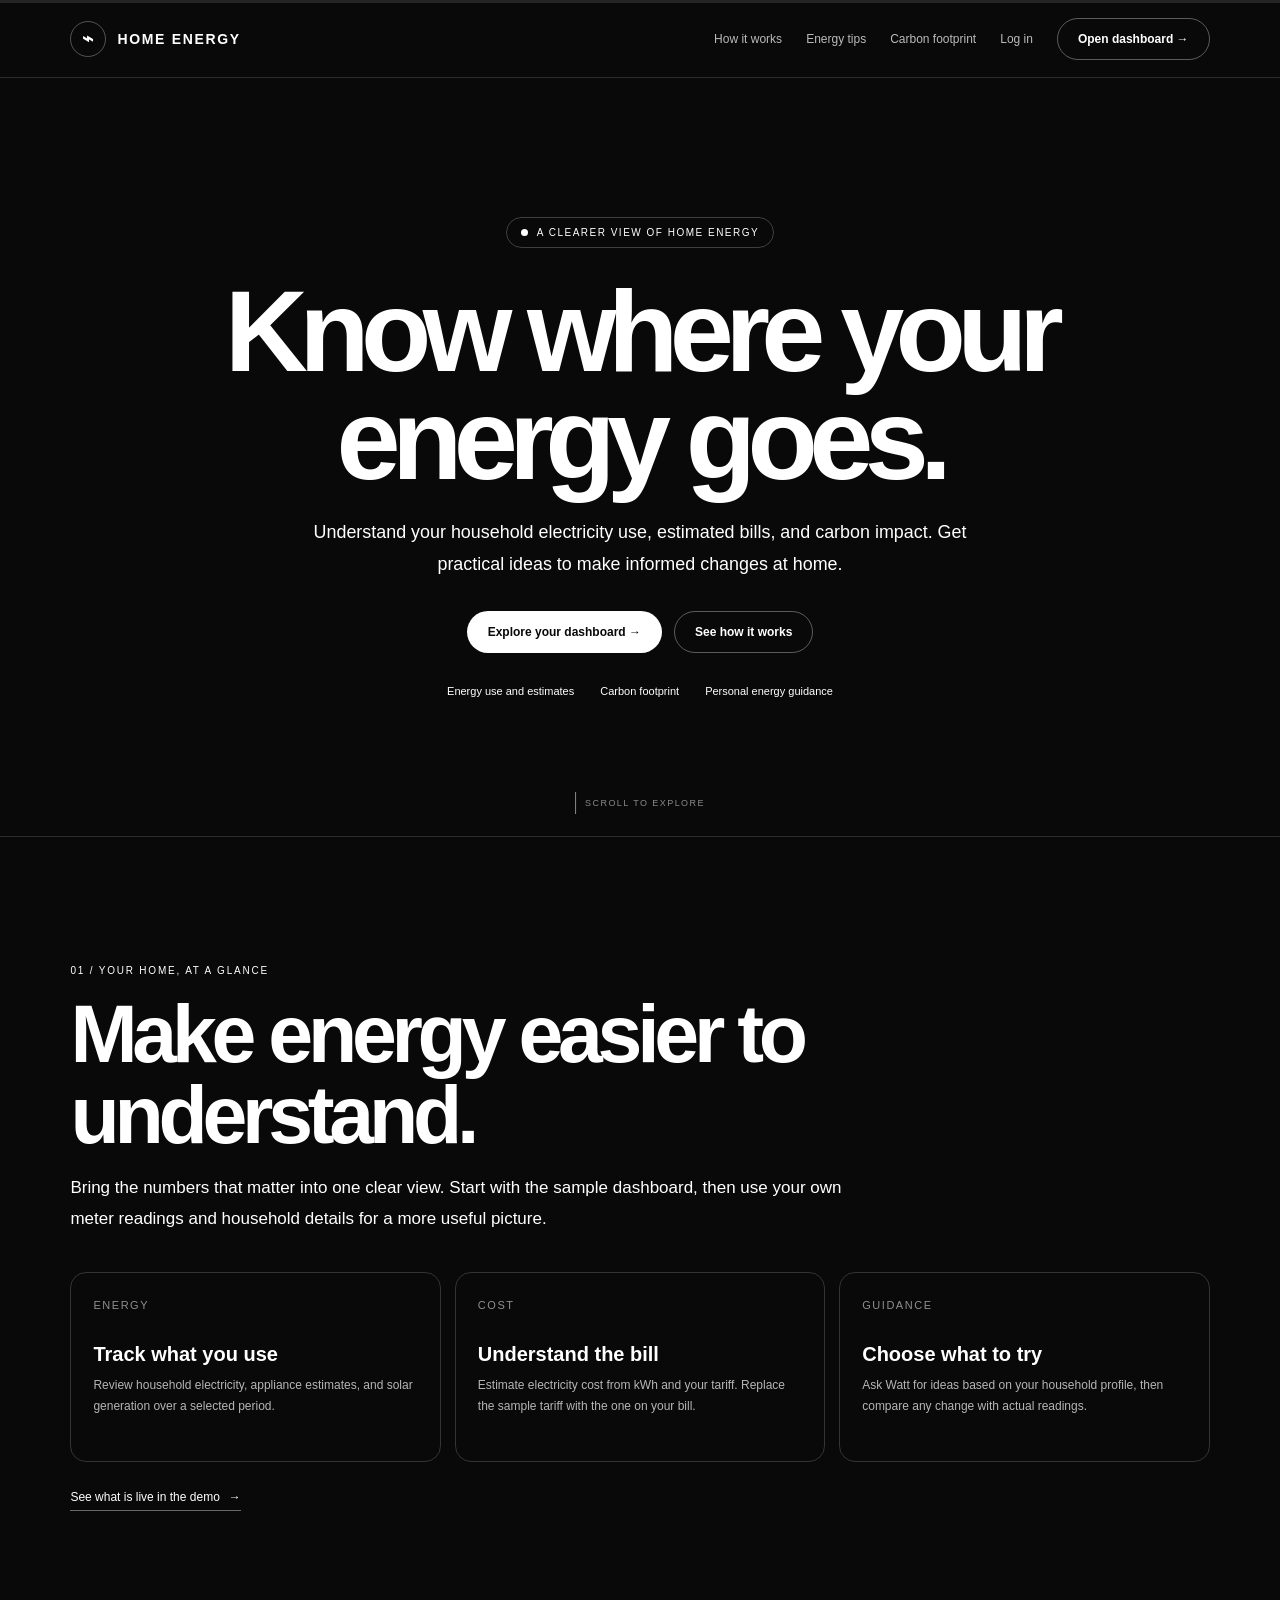
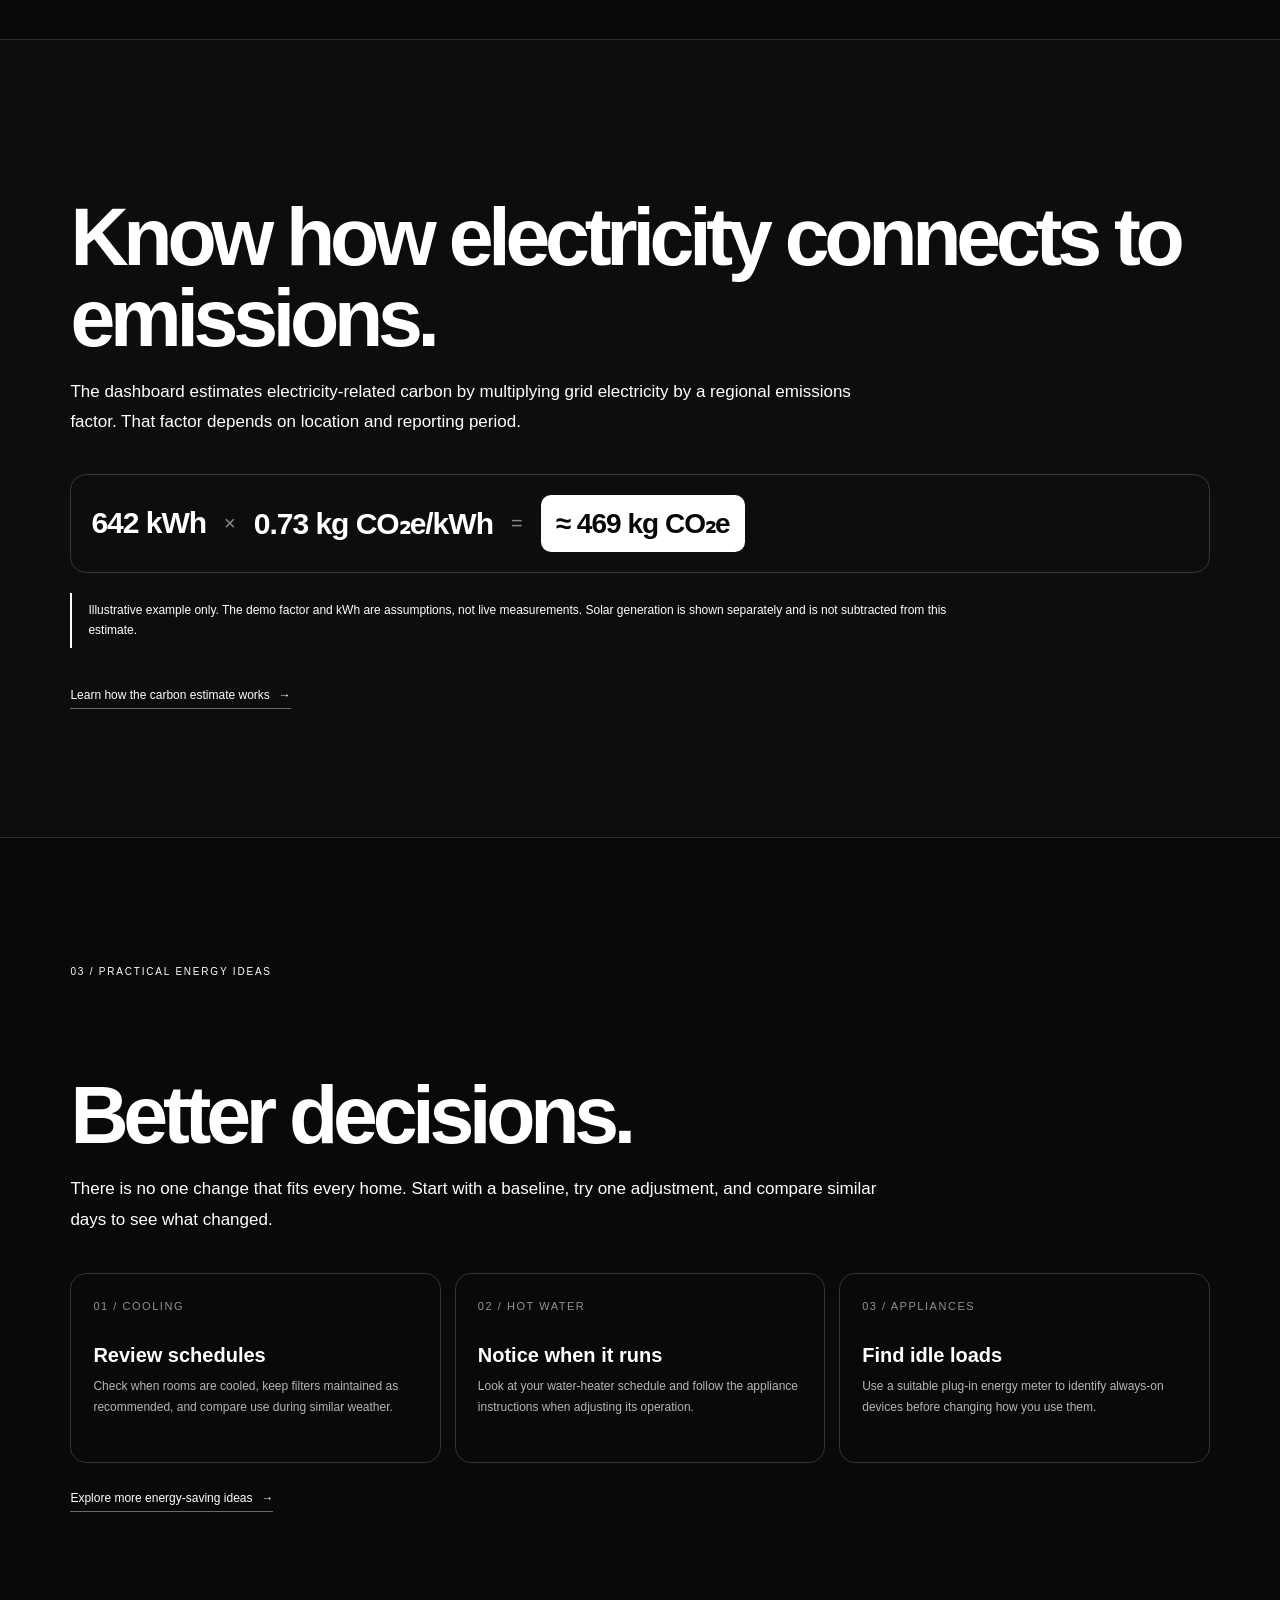
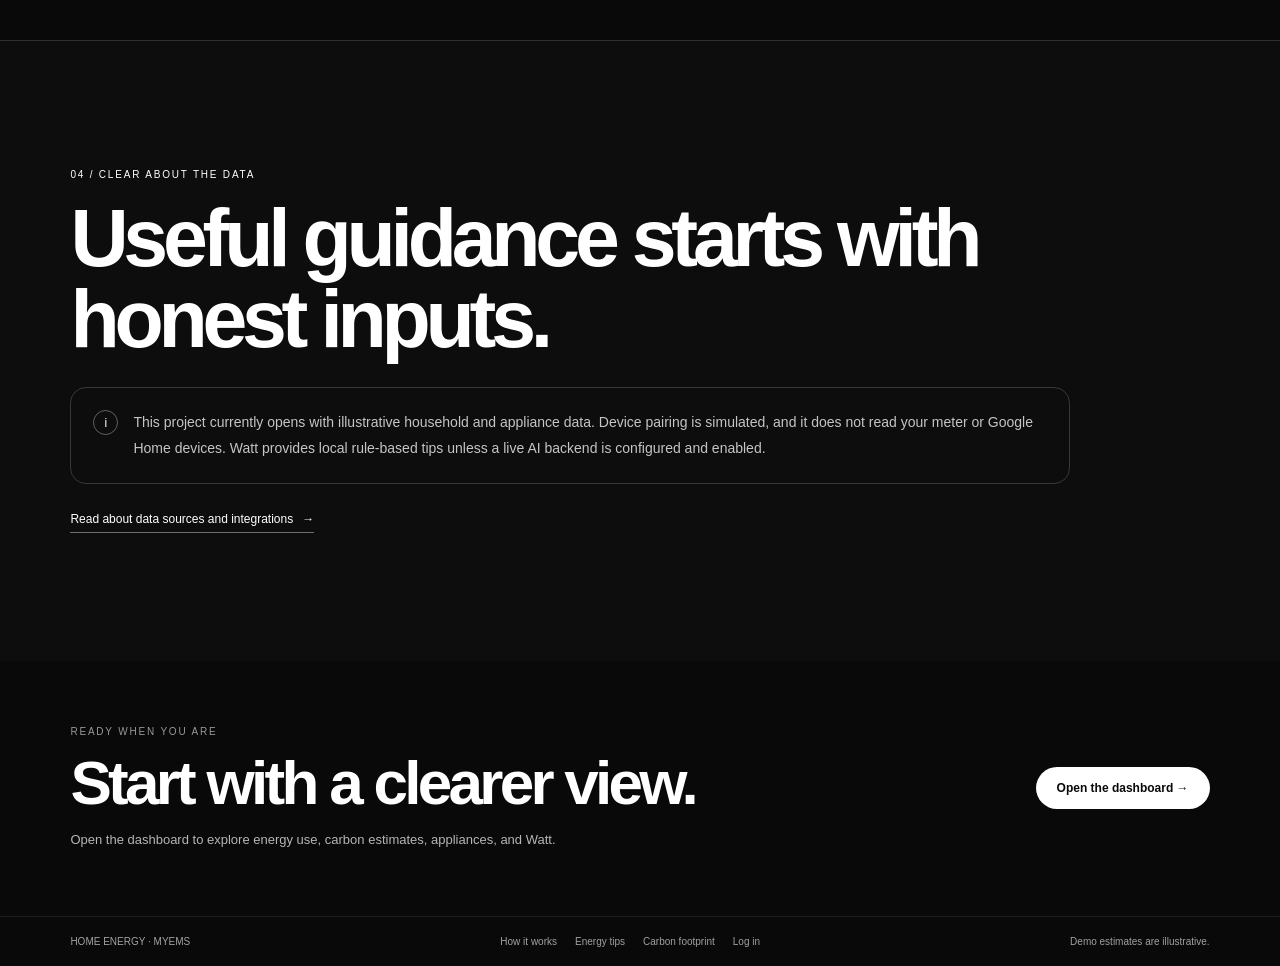
==== commit 468c87b6: "Fix animated landing headings" ====
--- a/index.html
+++ b/index.html
@@ -19,7 +19,7 @@
     <section class="wrap home-hero">
       <div class="home-copy" data-reveal>
         <span class="eyebrow"><i class="dot" aria-hidden="true"></i> A clearer view of home energy</span>
-        <h1 data-text-reveal>Know where your energy goes.</h1>
+        <h1 data-reveal data-text-reveal>Know where your energy goes.</h1>
         <p>Understand your household electricity use, estimated bills, and carbon impact. Get practical ideas to make informed changes at home.</p>
         <div class="actions"><a class="pill primary" href="login.html">Explore your dashboard <span aria-hidden="true">&nbsp;→</span></a><a class="pill" href="#how-it-works">See how it works</a></div>
         <div class="highlights"><span>Energy use and estimates</span><span>Carbon footprint</span><span>Personal energy guidance</span></div>
@@ -75,7 +75,7 @@
       </div>
     </section>
 
-    <section class="wrap closing-cta" data-reveal><div><div class="section-kicker">READY WHEN YOU ARE</div><h2 data-text-reveal>Start with a clearer view.</h2><p>Open the dashboard to explore energy use, carbon estimates, appliances, and Watt.</p></div><a class="pill primary" href="login.html">Open the dashboard <span aria-hidden="true">&nbsp;→</span></a></section>
+    <section class="wrap closing-cta" data-reveal><div><div class="section-kicker">READY WHEN YOU ARE</div><h2 data-reveal data-text-reveal>Start with a clearer view.</h2><p>Open the dashboard to explore energy use, carbon estimates, appliances, and Watt.</p></div><a class="pill primary" href="login.html">Open the dashboard <span aria-hidden="true">&nbsp;→</span></a></section>
   </main>
   <footer class="wrap foot"><span>HOME ENERGY · MYEMS</span><div class="foot-links"><a href="#how-it-works">How it works</a><a href="#energy-tips">Energy tips</a><a href="#carbon">Carbon footprint</a><a href="login.html">Log in</a></div><span>Demo estimates are illustrative.</span></footer>
 </body>
